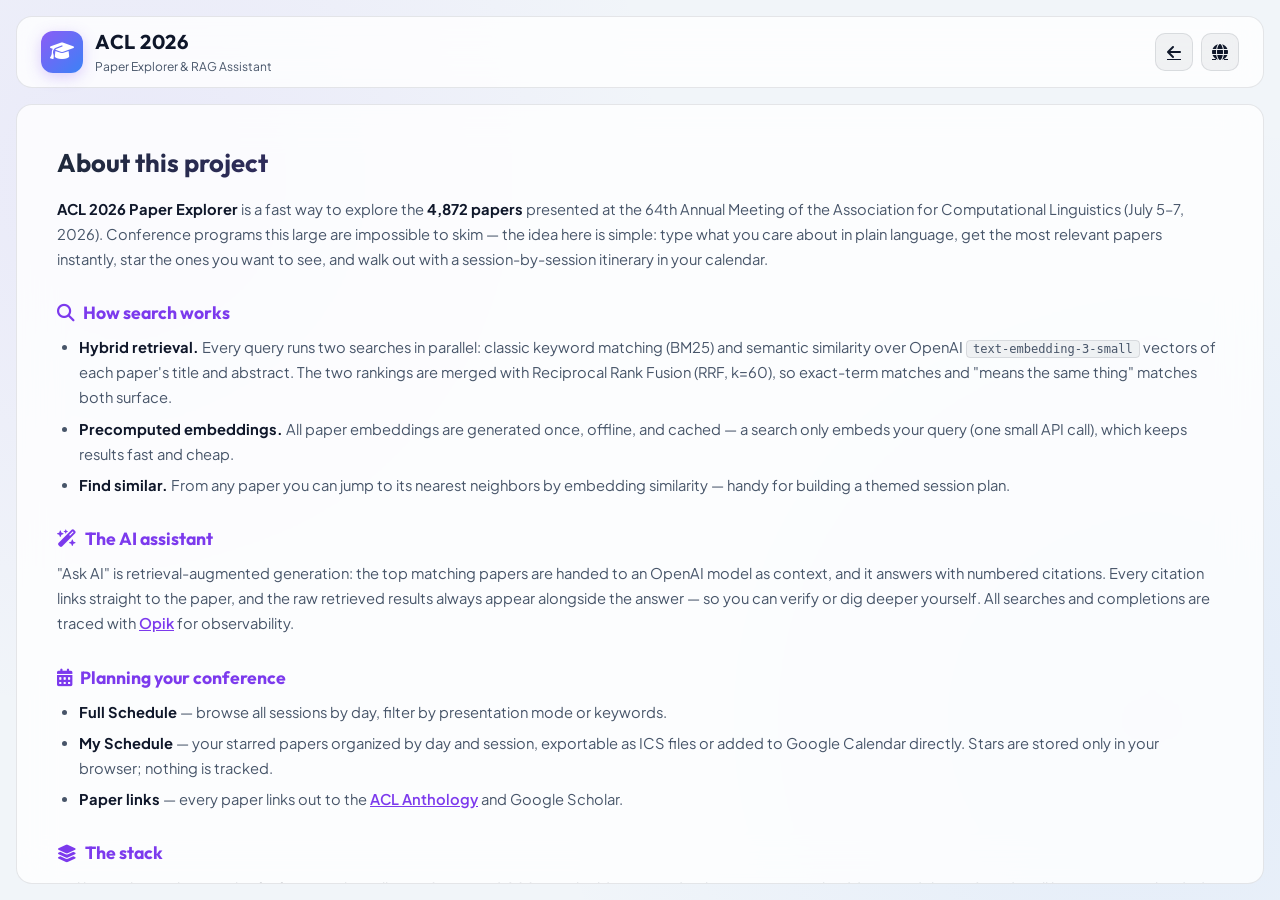
==== templates/about.html @ aa6e559f "Default to light theme, add About page, add homesite links Co-authored-by: Cursor <cursoragent@curso" ====
<!DOCTYPE html>
<html lang="en">
<head>
    <meta charset="UTF-8">
    <meta name="viewport" content="width=device-width, initial-scale=1.0">
    <title>About | ACL 2026 Paper Explorer</title>
    <!-- Google Fonts -->
    <link rel="preconnect" href="https://fonts.googleapis.com">
    <link rel="preconnect" href="https://fonts.gstatic.com" crossorigin>
    <link href="https://fonts.googleapis.com/css2?family=Outfit:wght@300;400;500;600;700&family=Plus+Jakarta+Sans:wght@300;400;500;600;700&display=swap" rel="stylesheet">
    <!-- FontAwesome for Icons -->
    <link rel="stylesheet" href="https://cdnjs.cloudflare.com/ajax/libs/font-awesome/6.4.0/css/all.min.css">
    <!-- Apply saved theme before first paint to avoid flashing -->
    <script>document.documentElement.setAttribute('data-theme', localStorage.getItem('acl2026_theme') || 'light');</script>
    <!-- Custom CSS -->
    <link rel="stylesheet" href="/static/style.css">
</head>
<body>
    <div class="glass-bg"></div>

    <div class="app-container">
        <!-- Header -->
        <header class="app-header">
            <a href="/" class="header-logo plain-link">
                <div class="logo-icon"><i class="fa-solid fa-graduation-cap"></i></div>
                <div class="logo-text">
                    <h1>ACL 2026</h1>
                    <span>Paper Explorer & RAG Assistant</span>
                </div>
            </a>
            <div class="header-actions">
                <a href="/" class="action-btn" title="Back to the app">
                    <i class="fa-solid fa-arrow-left"></i>
                </a>
                <a href="https://srikarkashyap.com" target="_blank" rel="noopener" class="action-btn" title="srikarkashyap.com">
                    <i class="fa-solid fa-globe"></i>
                </a>
            </div>
        </header>

        <!-- About Content -->
        <main class="about-content">
            <h2>About this project</h2>
            <p>
                <strong>ACL 2026 Paper Explorer</strong> is a fast way to explore the <strong>4,872 papers</strong>
                presented at the 64th Annual Meeting of the Association for Computational Linguistics (July 5&ndash;7, 2026).
                Conference programs this large are impossible to skim — the idea here is simple: type what you care about
                in plain language, get the most relevant papers instantly, star the ones you want to see, and walk out
                with a session-by-session itinerary in your calendar.
            </p>

            <h3><i class="fa-solid fa-magnifying-glass"></i> How search works</h3>
            <ul>
                <li><strong>Hybrid retrieval.</strong> Every query runs two searches in parallel: classic keyword matching
                    (BM25) and semantic similarity over OpenAI <code>text-embedding-3-small</code> vectors of each
                    paper's title and abstract. The two rankings are merged with Reciprocal Rank Fusion (RRF, k=60),
                    so exact-term matches and "means the same thing" matches both surface.</li>
                <li><strong>Precomputed embeddings.</strong> All paper embeddings are generated once, offline, and cached —
                    a search only embeds your query (one small API call), which keeps results fast and cheap.</li>
                <li><strong>Find similar.</strong> From any paper you can jump to its nearest neighbors by embedding
                    similarity — handy for building a themed session plan.</li>
            </ul>

            <h3><i class="fa-solid fa-wand-magic-sparkles"></i> The AI assistant</h3>
            <p>
                "Ask AI" is retrieval-augmented generation: the top matching papers are handed to an OpenAI model as
                context, and it answers with numbered citations. Every citation links straight to the paper, and the raw
                retrieved results always appear alongside the answer — so you can verify or dig deeper yourself.
                All searches and completions are traced with <a href="https://www.comet.com/site/products/opik/" target="_blank" rel="noopener">Opik</a>
                for observability.
            </p>

            <h3><i class="fa-solid fa-calendar-days"></i> Planning your conference</h3>
            <ul>
                <li><strong>Full Schedule</strong> — browse all sessions by day, filter by presentation mode or keywords.</li>
                <li><strong>My Schedule</strong> — your starred papers organized by day and session, exportable as ICS
                    files or added to Google Calendar directly. Stars are stored only in your browser; nothing is tracked.</li>
                <li><strong>Paper links</strong> — every paper links out to the
                    <a href="https://aclanthology.org/events/acl-2026/" target="_blank" rel="noopener">ACL Anthology</a>
                    and Google Scholar.</li>
            </ul>

            <h3><i class="fa-solid fa-layer-group"></i> The stack</h3>
            <p>
                Deliberately simple: a single <strong>Flask</strong> app with vanilla JavaScript and CSS — no build step,
                no database. Papers, embeddings, and the BM25 index all live in memory, loaded from a preprocessed cache
                at startup. It deploys as one gunicorn process behind nginx.
            </p>

            <div class="about-footer">
                Built by <a href="https://srikarkashyap.com" target="_blank" rel="noopener">Srikar Kashyap Pulipaka</a>
                &middot; Paper data from the official ACL 2026 program
            </div>
        </main>
    </div>
</body>
</html>
---- static/style.css ----
/* --- CSS Variables & Design Tokens --- */
:root {
    /* Dark theme (default) */
    --bg: #0f172a;
    --page-bg: radial-gradient(circle at 10% 20%, rgba(139, 92, 246, 0.12) 0%, transparent 40%),
               radial-gradient(circle at 90% 80%, rgba(59, 130, 246, 0.12) 0%, transparent 45%),
               #0b0f19;
    --panel-bg: rgba(30, 41, 59, 0.45);
    --surface: #1e293b;
    --overlay-bg: rgba(15, 23, 42, 0.7);
    
    --card-bg: rgba(255, 255, 255, 0.03);
    --card-bg-hover: rgba(255, 255, 255, 0.06);
    --subtle-bg: rgba(255, 255, 255, 0.05);
    --subtle-bg-hover: rgba(255, 255, 255, 0.1);
    --chip-bg: rgba(255, 255, 255, 0.04);
    --input-bg: rgba(15, 23, 42, 0.6);
    --inset-bg: rgba(15, 23, 42, 0.4);
    --inset-bg-soft: rgba(15, 23, 42, 0.2);
    
    --border-color: rgba(255, 255, 255, 0.08);
    --border-highlight: rgba(255, 255, 255, 0.15);
    
    --text-primary: #f8fafc;
    --text-secondary: #cbd5e1;
    --text-muted: #64748b;
    --faint-icon: rgba(255, 255, 255, 0.05);
    
    --primary-gradient: linear-gradient(135deg, #8b5cf6 0%, #3b82f6 100%);
    --title-gradient: linear-gradient(to right, #fff, #a78bfa);
    --accent-glow: rgba(139, 92, 246, 0.15);
    
    --color-purple: #a78bfa;
    --color-cyan: #22d3ee;
    --color-emerald: #34d399;
    --color-rose: #fb7185;
    
    --shadow-soft: 0 10px 25px rgba(0, 0, 0, 0.5);
    --shadow-modal: 0 20px 50px rgba(0, 0, 0, 0.6);
    --scrollbar-thumb: rgba(255, 255, 255, 0.08);
    --scrollbar-thumb-hover: rgba(255, 255, 255, 0.15);
    
    --font-heading: 'Outfit', sans-serif;
    --font-body: 'Plus Jakarta Sans', sans-serif;
    
    --transition-fast: 0.2s ease;
    --transition-normal: 0.3s cubic-bezier(0.4, 0, 0.2, 1);
    --border-radius: 16px;
}

/* Light theme overrides */
html[data-theme="light"] {
    --bg: #eef2f7;
    --page-bg: radial-gradient(circle at 10% 20%, rgba(139, 92, 246, 0.08) 0%, transparent 40%),
               radial-gradient(circle at 90% 80%, rgba(59, 130, 246, 0.08) 0%, transparent 45%),
               #f1f5f9;
    --panel-bg: rgba(255, 255, 255, 0.8);
    --surface: #ffffff;
    --overlay-bg: rgba(15, 23, 42, 0.4);
    
    --card-bg: rgba(15, 23, 42, 0.03);
    --card-bg-hover: rgba(139, 92, 246, 0.06);
    --subtle-bg: rgba(15, 23, 42, 0.05);
    --subtle-bg-hover: rgba(15, 23, 42, 0.1);
    --chip-bg: rgba(15, 23, 42, 0.04);
    --input-bg: #ffffff;
    --inset-bg: rgba(15, 23, 42, 0.05);
    --inset-bg-soft: rgba(15, 23, 42, 0.03);
    
    --border-color: rgba(15, 23, 42, 0.1);
    --border-highlight: rgba(15, 23, 42, 0.2);
    
    --text-primary: #0f172a;
    --text-secondary: #475569;
    --text-muted: #94a3b8;
    --faint-icon: rgba(15, 23, 42, 0.1);
    
    --title-gradient: linear-gradient(to right, #1e293b, #7c3aed);
    
    --color-purple: #7c3aed;
    --color-cyan: #0891b2;
    --color-emerald: #059669;
    --color-rose: #e11d48;
    
    --shadow-soft: 0 10px 25px rgba(15, 23, 42, 0.12);
    --shadow-modal: 0 20px 50px rgba(15, 23, 42, 0.25);
    --scrollbar-thumb: rgba(15, 23, 42, 0.15);
    --scrollbar-thumb-hover: rgba(15, 23, 42, 0.3);
}

/* --- Base & Reset --- */
* {
    margin: 0;
    padding: 0;
    box-sizing: border-box;
    -webkit-tap-highlight-color: transparent;
}

body {
    background-color: var(--bg);
    color: var(--text-primary);
    font-family: var(--font-body);
    min-height: 100vh;
    overflow-x: hidden;
    position: relative;
    transition: background-color 0.3s ease, color 0.3s ease;
}

/* --- Background Glow Blobs --- */
.glass-bg {
    position: fixed;
    top: 0;
    left: 0;
    right: 0;
    bottom: 0;
    z-index: -1;
    background: var(--page-bg);
    transition: background 0.3s ease;
}

/* --- App Container & Layout --- */
.app-container {
    max-width: 1440px;
    margin: 0 auto;
    display: flex;
    flex-direction: column;
    height: 100vh;
    padding: 16px;
}

/* --- Header Section --- */
.app-header {
    background: var(--panel-bg);
    backdrop-filter: blur(20px);
    -webkit-backdrop-filter: blur(20px);
    border: 1px solid var(--border-color);
    border-radius: var(--border-radius);
    padding: 12px 24px;
    display: flex;
    justify-content: space-between;
    align-items: center;
    margin-bottom: 16px;
    z-index: 10;
}

.header-logo {
    display: flex;
    align-items: center;
    gap: 12px;
}

.logo-icon {
    width: 42px;
    height: 42px;
    border-radius: 12px;
    background: var(--primary-gradient);
    color: #fff;
    display: flex;
    align-items: center;
    justify-content: center;
    font-size: 1.2rem;
    box-shadow: 0 4px 15px rgba(139, 92, 246, 0.3);
    flex-shrink: 0;
}

.logo-text h1 {
    font-family: var(--font-heading);
    font-size: 1.25rem;
    font-weight: 700;
    letter-spacing: 0.5px;
}

.logo-text span {
    font-size: 0.75rem;
    color: var(--text-secondary);
    font-weight: 400;
}

/* Navigation */
.app-nav {
    display: flex;
    gap: 8px;
    background: var(--inset-bg);
    padding: 4px;
    border-radius: 12px;
    border: 1px solid var(--border-color);
}

.nav-btn {
    background: transparent;
    border: none;
    color: var(--text-secondary);
    font-family: var(--font-body);
    font-size: 0.85rem;
    font-weight: 600;
    padding: 8px 16px;
    border-radius: 8px;
    cursor: pointer;
    display: flex;
    align-items: center;
    gap: 8px;
    transition: var(--transition-fast);
}

.nav-btn:hover {
    color: var(--text-primary);
    background: var(--subtle-bg);
}

.nav-btn.active {
    color: #fff;
    background: var(--primary-gradient);
    box-shadow: 0 4px 12px rgba(59, 130, 246, 0.2);
}

.badge {
    background: var(--subtle-bg-hover);
    padding: 1px 6px;
    border-radius: 12px;
    font-size: 0.7rem;
}

.nav-btn.active .badge {
    background: rgba(255, 255, 255, 0.25);
}

/* Header Actions & Settings Dropdown */
.header-actions {
    position: relative;
    display: flex;
    gap: 8px;
    align-items: center;
}

.action-btn {
    width: 38px;
    height: 38px;
    border-radius: 10px;
    background: var(--subtle-bg);
    border: 1px solid var(--border-color);
    color: var(--text-primary);
    cursor: pointer;
    display: flex;
    align-items: center;
    justify-content: center;
    transition: var(--transition-fast);
    flex-shrink: 0;
}

.action-btn:hover {
    background: var(--subtle-bg-hover);
    border-color: var(--border-highlight);
}

.settings-dropdown {
    position: absolute;
    top: calc(100% + 10px);
    right: 0;
    width: 280px;
    background: var(--surface);
    border: 1px solid var(--border-highlight);
    border-radius: 12px;
    padding: 16px;
    display: none;
    flex-direction: column;
    gap: 12px;
    z-index: 100;
    box-shadow: var(--shadow-soft);
}

.settings-dropdown.active {
    display: flex;
}

.settings-dropdown h3 {
    font-family: var(--font-heading);
    font-size: 1rem;
    border-bottom: 1px solid var(--border-color);
    padding-bottom: 8px;
}

.setting-item {
    display: flex;
    flex-direction: column;
    gap: 6px;
}

.setting-item label {
    font-size: 0.8rem;
    color: var(--text-secondary);
}

.setting-item input[type="range"] {
    width: 100%;
    cursor: pointer;
    accent-color: #8b5cf6;
}

.range-labels {
    display: flex;
    justify-content: space-between;
    font-size: 0.7rem;
    color: var(--text-muted);
}

.setting-note {
    font-size: 0.7rem;
    color: var(--text-muted);
    line-height: 1.3;
    display: flex;
    gap: 6px;
}

.setting-note i {
    font-size: 0.8rem;
    color: var(--color-purple);
}

/* --- Mobile Bottom Navigation --- */
.mobile-nav {
    position: fixed;
    bottom: 0;
    left: 0;
    right: 0;
    display: none;
    justify-content: space-around;
    gap: 4px;
    background: var(--surface);
    border-top: 1px solid var(--border-color);
    padding: 8px 10px calc(8px + env(safe-area-inset-bottom));
    z-index: 500;
    box-shadow: 0 -4px 20px rgba(0, 0, 0, 0.15);
}

.mobile-nav .nav-btn {
    flex-direction: column;
    gap: 4px;
    font-size: 0.68rem;
    padding: 6px 12px;
    flex: 1;
    max-width: 140px;
    position: relative;
}

.mobile-nav .nav-btn i {
    font-size: 1.1rem;
}

.mobile-nav .nav-btn.active {
    background: transparent;
    color: var(--color-purple);
    box-shadow: none;
}

.mobile-nav .nav-btn .badge {
    position: absolute;
    top: 0;
    right: calc(50% - 22px);
    background: var(--primary-gradient);
    color: #fff;
    font-size: 0.6rem;
    min-width: 16px;
    text-align: center;
}

/* --- Main Layout & Tabs --- */
.app-main {
    flex: 1;
    position: relative;
    overflow: hidden;
}

.tab-content {
    display: none;
    height: 100%;
}

.tab-content.active {
    display: block;
}

/* --- TAB 1: Search & Chat Grid --- */
/* Equal halves: raw results deserve as much space as the chat */
.search-layout {
    display: grid;
    grid-template-columns: 1fr 1fr;
    gap: 16px;
    height: 100%;
}

/* Left: Chat interface */
.chat-container {
    background: var(--panel-bg);
    backdrop-filter: blur(20px);
    -webkit-backdrop-filter: blur(20px);
    border: 1px solid var(--border-color);
    border-radius: var(--border-radius);
    display: flex;
    flex-direction: column;
    height: 100%;
    overflow: hidden;
    position: relative;
}

.welcome-box {
    padding: 32px;
    display: flex;
    flex-direction: column;
    justify-content: center;
    align-items: center;
    text-align: center;
    gap: 16px;
    flex: 1;
    overflow-y: auto;
}

.welcome-box h2 {
    font-family: var(--font-heading);
    font-size: 1.8rem;
    background: var(--title-gradient);
    -webkit-background-clip: text;
    background-clip: text;
    -webkit-text-fill-color: transparent;
}

.welcome-box p {
    font-size: 0.95rem;
    color: var(--text-secondary);
    max-width: 580px;
    line-height: 1.6;
}

.suggested-queries {
    margin-top: 16px;
    width: 100%;
    max-width: 500px;
}

.suggested-queries h4 {
    font-size: 0.8rem;
    color: var(--text-muted);
    text-transform: uppercase;
    letter-spacing: 1px;
    margin-bottom: 12px;
}

.suggestions-list {
    display: flex;
    flex-wrap: wrap;
    justify-content: center;
    gap: 8px;
}

.suggest-btn {
    background: var(--chip-bg);
    border: 1px solid var(--border-color);
    color: var(--text-secondary);
    padding: 8px 14px;
    border-radius: 20px;
    font-family: var(--font-body);
    font-size: 0.8rem;
    cursor: pointer;
    transition: var(--transition-fast);
}

.suggest-btn:hover {
    background: rgba(139, 92, 246, 0.1);
    border-color: rgba(139, 92, 246, 0.4);
    color: var(--text-primary);
}

/* Chat Messages */
.chat-messages {
    flex: 1;
    overflow-y: auto;
    padding: 24px;
    display: flex;
    flex-direction: column;
    gap: 20px;
    scroll-behavior: smooth;
    display: none; /* Shown only when messages present */
}

.message-wrapper {
    display: flex;
    flex-direction: column;
    max-width: 85%;
    animation: slideUp 0.3s ease;
    flex-shrink: 0;
}

.message-wrapper.user {
    align-self: flex-end;
}

.message-wrapper.assistant {
    align-self: flex-start;
}

.message-label {
    font-size: 0.75rem;
    color: var(--text-muted);
    margin-bottom: 4px;
    font-weight: 600;
}

.message-wrapper.user .message-label {
    text-align: right;
}

.message-bubble {
    padding: 16px 20px;
    border-radius: 18px;
    line-height: 1.5;
    font-size: 0.92rem;
}

.message-wrapper.user .message-bubble {
    background: var(--primary-gradient);
    color: #fff;
    border-bottom-right-radius: 4px;
}

.message-wrapper.assistant .message-bubble {
    background: var(--subtle-bg);
    border: 1px solid var(--border-color);
    border-bottom-left-radius: 4px;
    color: var(--text-primary);
}

/* RAG answer formatting in bubble */
.message-bubble h1, .message-bubble h2, .message-bubble h3 {
    font-family: var(--font-heading);
    margin: 12px 0 6px 0;
    color: var(--color-purple);
}
.message-bubble h1:first-child, .message-bubble h2:first-child, .message-bubble h3:first-child {
    margin-top: 0;
}
.message-bubble p {
    margin-bottom: 10px;
}
.message-bubble p:last-child {
    margin-bottom: 0;
}
.message-bubble ul, .message-bubble ol {
    margin-left: 20px;
    margin-bottom: 10px;
}
.message-bubble li {
    margin-bottom: 4px;
}

/* Clickable [n] citations in chat answers */
.cite-link {
    color: var(--color-purple);
    font-weight: 700;
    text-decoration: none;
    border-bottom: 1px dashed rgba(167, 139, 250, 0.5);
    cursor: pointer;
}

.cite-link:hover {
    color: var(--text-primary);
    background: rgba(139, 92, 246, 0.2);
    border-radius: 3px;
}

/* Loading/Thinking Bubble */
.typing-indicator {
    display: flex;
    gap: 4px;
    padding: 8px 12px;
}
.typing-indicator span {
    width: 6px;
    height: 6px;
    background: var(--text-muted);
    border-radius: 50%;
    animation: typing 1s infinite alternate;
}
.typing-indicator span:nth-child(2) { animation-delay: 0.2s; }
.typing-indicator span:nth-child(3) { animation-delay: 0.4s; }

/* Input Bar */
.search-bar-container {
    padding: 16px;
    background: var(--inset-bg-soft);
    border-top: 1px solid var(--border-color);
}

.input-wrapper {
    position: relative;
    display: flex;
    align-items: center;
    background: var(--input-bg);
    border: 1px solid var(--border-color);
    border-radius: 12px;
    padding: 6px;
    transition: var(--transition-fast);
}

.input-wrapper:focus-within {
    border-color: rgba(139, 92, 246, 0.6);
    box-shadow: 0 0 15px rgba(139, 92, 246, 0.1);
}

.keyboard-icon {
    position: absolute;
    left: 16px;
    color: var(--text-muted);
}

.input-wrapper input {
    flex: 1;
    min-width: 0;
    background: transparent;
    border: none;
    outline: none;
    color: var(--text-primary);
    padding: 12px 12px 12px 42px;
    font-family: var(--font-body);
    font-size: 0.95rem;
}

.search-action-btn {
    border: none;
    cursor: pointer;
    font-family: var(--font-body);
    font-weight: 600;
    font-size: 0.82rem;
    padding: 10px 16px;
    border-radius: 8px;
    display: flex;
    align-items: center;
    gap: 6px;
    margin-left: 6px;
    transition: var(--transition-fast);
    white-space: nowrap;
    flex-shrink: 0;
}

.search-only-btn {
    background: var(--subtle-bg);
    border: 1px solid var(--border-color);
    color: var(--text-primary);
}
.search-only-btn:hover {
    background: var(--subtle-bg-hover);
}

.chat-ai-btn {
    background: var(--primary-gradient);
    color: #fff;
}
.chat-ai-btn:hover {
    opacity: 0.9;
    transform: translateY(-1px);
}

/* Right: Results Sidebar */
.results-sidebar {
    background: var(--panel-bg);
    backdrop-filter: blur(20px);
    -webkit-backdrop-filter: blur(20px);
    border: 1px solid var(--border-color);
    border-radius: var(--border-radius);
    display: flex;
    flex-direction: column;
    height: 100%;
    overflow: hidden;
}

.sidebar-header {
    padding: 16px 20px;
    border-bottom: 1px solid var(--border-color);
    display: flex;
    justify-content: space-between;
    align-items: center;
    background: var(--inset-bg-soft);
}

.sidebar-header h3 {
    font-family: var(--font-heading);
    font-size: 1.05rem;
}

.results-count {
    font-size: 0.75rem;
    color: var(--text-muted);
    font-weight: 500;
}

.results-list {
    flex: 1;
    overflow-y: auto;
    padding: 16px;
    display: flex;
    flex-direction: column;
    gap: 12px;
}

.empty-results {
    display: flex;
    flex-direction: column;
    align-items: center;
    justify-content: center;
    color: var(--text-muted);
    gap: 12px;
    height: 250px;
    text-align: center;
    padding: 20px;
}

.empty-results i {
    font-size: 2.2rem;
    color: var(--faint-icon);
}

.empty-results p {
    font-size: 0.85rem;
}

/* --- Paper Cards (General) --- */
.paper-card {
    background: var(--card-bg);
    border: 1px solid var(--border-color);
    border-radius: 12px;
    padding: 14px;
    cursor: pointer;
    transition: var(--transition-fast);
    display: flex;
    flex-direction: column;
    gap: 8px;
    position: relative;
    overflow: hidden;
    flex-shrink: 0; /* Prevent collapse inside scrollable flex column */
}

.paper-card:hover {
    background: var(--card-bg-hover);
    border-color: var(--border-highlight);
    transform: translateY(-2px);
}

.card-top {
    display: flex;
    justify-content: space-between;
    align-items: flex-start;
    gap: 8px;
}

.card-num {
    font-size: 0.7rem;
    color: var(--text-muted);
    font-weight: 700;
    letter-spacing: 0.5px;
}

.mode-badge {
    font-size: 0.65rem;
    padding: 2px 8px;
    border-radius: 10px;
    font-weight: 700;
    text-transform: uppercase;
}

.mode-badge.in-person {
    background: rgba(52, 211, 153, 0.12);
    color: var(--color-emerald);
    border: 1px solid rgba(52, 211, 153, 0.25);
}

.mode-badge.virtual {
    background: rgba(34, 211, 238, 0.12);
    color: var(--color-cyan);
    border: 1px solid rgba(34, 211, 238, 0.25);
}

.mode-badge.none {
    background: rgba(251, 113, 133, 0.12);
    color: var(--color-rose);
    border: 1px solid rgba(251, 113, 133, 0.25);
}

.paper-title {
    font-family: var(--font-heading);
    font-size: 0.92rem;
    font-weight: 600;
    line-height: 1.4;
    color: var(--text-primary);
}

.paper-authors {
    font-size: 0.78rem;
    color: var(--text-secondary);
    white-space: nowrap;
    overflow: hidden;
    text-overflow: ellipsis;
}

.card-meta {
    display: flex;
    align-items: center;
    flex-wrap: wrap;
    gap: 8px 12px;
    font-size: 0.72rem;
    color: var(--text-muted);
    margin-top: 4px;
}

.card-meta span {
    display: flex;
    align-items: center;
    gap: 4px;
}

.card-meta i {
    font-size: 0.8rem;
}

.star-btn {
    background: transparent;
    border: none;
    color: var(--text-muted);
    cursor: pointer;
    font-size: 1rem;
    padding: 4px;
    transition: var(--transition-fast);
}

.star-btn:hover {
    color: var(--color-purple);
}

.star-btn.starred {
    color: #fbbf24; /* Amber star */
    animation: popStar 0.3s ease;
}

.rrf-score-tag {
    position: absolute;
    right: 12px;
    bottom: 12px;
    font-size: 0.6rem;
    background: rgba(139, 92, 246, 0.1);
    color: var(--color-purple);
    padding: 1px 4px;
    border-radius: 4px;
}

/* --- TAB 2: Schedule View --- */
.schedule-container {
    background: var(--panel-bg);
    backdrop-filter: blur(20px);
    -webkit-backdrop-filter: blur(20px);
    border: 1px solid var(--border-color);
    border-radius: var(--border-radius);
    height: 100%;
    display: flex;
    flex-direction: column;
    overflow: hidden;
}

.schedule-header {
    padding: 24px;
    border-bottom: 1px solid var(--border-color);
    display: flex;
    flex-direction: column;
    gap: 16px;
    background: var(--inset-bg-soft);
}

.schedule-header h2 {
    font-family: var(--font-heading);
    font-size: 1.5rem;
}

.schedule-header p {
    font-size: 0.9rem;
    color: var(--text-secondary);
}

.schedule-filters {
    display: flex;
    justify-content: space-between;
    align-items: center;
    flex-wrap: wrap;
    gap: 16px;
}

.day-selector {
    display: flex;
    gap: 8px;
    background: var(--inset-bg);
    padding: 4px;
    border-radius: 10px;
    border: 1px solid var(--border-color);
}

.day-btn {
    background: transparent;
    border: none;
    color: var(--text-secondary);
    padding: 6px 14px;
    border-radius: 6px;
    font-family: var(--font-body);
    font-size: 0.8rem;
    font-weight: 600;
    cursor: pointer;
    transition: var(--transition-fast);
}

.day-btn.active {
    background: var(--primary-gradient);
    color: #fff;
}

.filter-controls {
    display: flex;
    gap: 10px;
    align-items: center;
}

.search-box {
    position: relative;
    display: flex;
    align-items: center;
    background: var(--input-bg);
    border: 1px solid var(--border-color);
    border-radius: 8px;
    padding: 0 12px;
}

.search-box i {
    color: var(--text-muted);
}

.search-box input {
    background: transparent;
    border: none;
    outline: none;
    color: var(--text-primary);
    padding: 8px 8px 8px 4px;
    font-family: var(--font-body);
    font-size: 0.82rem;
    width: 180px;
}

.select-filter {
    background: var(--input-bg);
    border: 1px solid var(--border-color);
    color: var(--text-primary);
    border-radius: 8px;
    padding: 8px 12px;
    font-family: var(--font-body);
    font-size: 0.82rem;
    outline: none;
    cursor: pointer;
}

.schedule-loading {
    padding: 60px;
    text-align: center;
    font-size: 1rem;
    color: var(--text-muted);
}

.sessions-wrapper {
    flex: 1;
    overflow-y: auto;
    padding: 20px;
    display: flex;
    flex-direction: column;
    gap: 16px;
}

/* Accordion Section */
.session-accordion {
    background: var(--card-bg);
    border: 1px solid var(--border-color);
    border-radius: 12px;
    overflow: hidden;
    transition: var(--transition-fast);
    flex-shrink: 0;
}

.accordion-header {
    padding: 16px 20px;
    display: flex;
    justify-content: space-between;
    align-items: center;
    cursor: pointer;
    user-select: none;
    transition: var(--transition-fast);
    gap: 16px;
}

.accordion-header:hover {
    background: var(--subtle-bg);
}

.accordion-title-block {
    display: flex;
    flex-direction: column;
    gap: 4px;
    flex: 1;
    min-width: 0;
}

.accordion-title-block h3 {
    font-family: var(--font-heading);
    font-size: 1rem;
    font-weight: 600;
}

.accordion-sub-meta {
    display: flex;
    flex-wrap: wrap;
    gap: 6px 12px;
    font-size: 0.75rem;
    color: var(--text-muted);
}

.accordion-sub-meta span {
    display: flex;
    align-items: center;
    gap: 4px;
}

.accordion-actions {
    display: flex;
    align-items: center;
    gap: 10px;
    flex-shrink: 0;
}

.btn-ics-export {
    background: var(--subtle-bg);
    border: 1px solid var(--border-color);
    color: var(--text-secondary);
    padding: 6px 12px;
    border-radius: 6px;
    font-family: var(--font-body);
    font-size: 0.72rem;
    cursor: pointer;
    font-weight: 600;
    transition: var(--transition-fast);
    display: flex;
    align-items: center;
    gap: 5px;
    white-space: nowrap;
}

.btn-ics-export:hover {
    background: var(--primary-gradient);
    color: #fff;
    border-color: transparent;
}

.accordion-icon {
    font-size: 0.95rem;
    color: var(--text-muted);
    transition: transform var(--transition-normal);
}

.session-accordion.expanded .accordion-icon {
    transform: rotate(180deg);
}

.accordion-body {
    display: none;
    border-top: 1px solid var(--border-color);
    padding: 16px;
    background: var(--inset-bg-soft);
}

.session-accordion.expanded .accordion-body {
    display: block;
}

.accordion-papers-list {
    display: flex;
    flex-direction: column;
    gap: 8px;
}

.accordion-paper-row {
    background: var(--card-bg);
    padding: 10px 14px;
    border-radius: 8px;
    display: flex;
    justify-content: space-between;
    align-items: center;
    cursor: pointer;
    border: 1px solid transparent;
    transition: var(--transition-fast);
    flex-shrink: 0;
}

.accordion-paper-row:hover {
    border-color: var(--border-color);
    background: var(--card-bg-hover);
}

.accordion-paper-details {
    display: flex;
    flex-direction: column;
    gap: 2px;
    flex: 1;
    margin-right: 16px;
    min-width: 0;
}

.accordion-paper-details h4 {
    font-size: 0.88rem;
    color: var(--text-primary);
}

.accordion-paper-details span {
    font-size: 0.75rem;
    color: var(--text-secondary);
}

/* --- TAB 3: My Schedule (Starred) Layout --- */
.starred-container {
    background: var(--panel-bg);
    backdrop-filter: blur(20px);
    -webkit-backdrop-filter: blur(20px);
    border: 1px solid var(--border-color);
    border-radius: var(--border-radius);
    height: 100%;
    display: flex;
    flex-direction: column;
    overflow: hidden;
}

.starred-header {
    padding: 24px;
    border-bottom: 1px solid var(--border-color);
    display: flex;
    flex-direction: column;
    gap: 8px;
    background: var(--inset-bg-soft);
}

.starred-title-row {
    display: flex;
    justify-content: space-between;
    align-items: center;
}

.starred-header h2 {
    font-family: var(--font-heading);
    font-size: 1.5rem;
}

.starred-header p {
    font-size: 0.9rem;
    color: var(--text-secondary);
}

.btn-primary {
    background: var(--primary-gradient);
    border: none;
    color: #fff;
    cursor: pointer;
    font-family: var(--font-body);
    font-weight: 600;
    font-size: 0.85rem;
    padding: 10px 18px;
    border-radius: 8px;
    display: flex;
    align-items: center;
    gap: 8px;
    transition: var(--transition-fast);
}

.btn-primary:hover {
    box-shadow: 0 4px 15px rgba(139, 92, 246, 0.3);
    opacity: 0.95;
}

.starred-list {
    flex: 1;
    overflow-y: auto;
    padding: 20px;
    display: flex;
    flex-direction: column;
    gap: 12px;
}

.day-heading {
    display: flex;
    align-items: center;
    gap: 10px;
    padding: 8px 4px 2px 4px;
    flex-shrink: 0;
}

.day-heading:not(:first-child) {
    margin-top: 12px;
    border-top: 1px solid var(--border-color);
    padding-top: 18px;
}

.day-heading i {
    color: var(--color-purple);
    font-size: 1rem;
}

.day-heading h3 {
    font-family: var(--font-heading);
    font-size: 1.15rem;
    font-weight: 700;
}

.day-heading .badge {
    background: rgba(139, 92, 246, 0.15);
    color: var(--color-purple);
    font-weight: 600;
}

.empty-starred {
    display: flex;
    flex-direction: column;
    align-items: center;
    justify-content: center;
    color: var(--text-muted);
    gap: 12px;
    padding: 60px;
    text-align: center;
}

.empty-starred i {
    font-size: 3rem;
    color: var(--faint-icon);
}

.empty-starred p {
    font-size: 0.9rem;
}

/* --- Paper Modal Dialog --- */
.modal {
    position: fixed;
    top: 0;
    left: 0;
    right: 0;
    bottom: 0;
    background: var(--overlay-bg);
    backdrop-filter: blur(8px);
    -webkit-backdrop-filter: blur(8px);
    display: flex;
    align-items: center;
    justify-content: center;
    padding: 16px;
    z-index: 1000;
    opacity: 0;
    visibility: hidden;
    transition: opacity 0.3s ease, visibility 0.3s ease;
}

.modal.active {
    opacity: 1;
    visibility: visible;
}

.modal-content {
    background: var(--surface);
    border: 1px solid var(--border-highlight);
    border-radius: 20px;
    max-width: 680px;
    width: 100%;
    max-height: 85vh;
    display: flex;
    flex-direction: column;
    box-shadow: var(--shadow-modal);
    transform: translateY(20px);
    transition: transform 0.3s cubic-bezier(0.4, 0, 0.2, 1);
}

.modal.active .modal-content {
    transform: translateY(0);
}

.modal-header {
    padding: 20px 24px;
    border-bottom: 1px solid var(--border-color);
    display: flex;
    justify-content: space-between;
    align-items: center;
}

.modal-paper-id {
    font-size: 0.75rem;
    background: var(--subtle-bg);
    padding: 2px 8px;
    border-radius: 4px;
    font-weight: 700;
    color: var(--text-muted);
}

.close-modal {
    background: transparent;
    border: none;
    color: var(--text-secondary);
    font-size: 1.25rem;
    cursor: pointer;
    transition: var(--transition-fast);
}

.close-modal:hover {
    color: var(--color-rose);
}

.modal-body {
    padding: 24px;
    overflow-y: auto;
    display: flex;
    flex-direction: column;
    gap: 16px;
}

.modal-body h2 {
    font-family: var(--font-heading);
    font-size: 1.4rem;
    color: var(--text-primary);
}

.modal-authors {
    font-size: 0.9rem;
    color: var(--text-secondary);
}

.modal-metadata-grid {
    display: grid;
    grid-template-columns: repeat(3, 1fr);
    gap: 12px;
    margin-top: 10px;
}

.meta-item {
    background: var(--card-bg);
    border: 1px solid var(--border-color);
    padding: 10px 14px;
    border-radius: 8px;
    display: flex;
    align-items: center;
    gap: 12px;
}

.meta-item i {
    font-size: 1.2rem;
    color: var(--color-purple);
}

.meta-item strong {
    display: block;
    font-size: 0.65rem;
    text-transform: uppercase;
    color: var(--text-muted);
}

.meta-item span {
    font-size: 0.78rem;
    color: var(--text-primary);
    font-weight: 600;
}

.modal-abstract-section h3 {
    font-family: var(--font-heading);
    font-size: 1rem;
    margin-bottom: 8px;
    color: var(--color-purple);
}

.modal-abstract-section p {
    font-size: 0.88rem;
    color: var(--text-secondary);
    line-height: 1.6;
}

.modal-footer {
    padding: 20px 24px;
    border-top: 1px solid var(--border-color);
    display: flex;
    justify-content: flex-end;
    flex-wrap: wrap;
    gap: 8px;
}

.modal-action-btn {
    background: var(--subtle-bg);
    border: 1px solid var(--border-color);
    color: var(--text-primary);
    padding: 8px 16px;
    border-radius: 8px;
    font-family: var(--font-body);
    font-size: 0.82rem;
    cursor: pointer;
    font-weight: 600;
    transition: var(--transition-fast);
    display: flex;
    align-items: center;
    justify-content: center;
    gap: 6px;
    text-decoration: none;
}

.modal-action-btn:hover {
    background: var(--subtle-bg-hover);
    border-color: var(--border-highlight);
}

.modal-action-btn.primary-action {
    background: var(--primary-gradient);
    color: #fff;
    border: none;
}

.modal-action-btn.primary-action:hover {
    box-shadow: 0 4px 12px rgba(139, 92, 246, 0.3);
}

.calendar-dropdown-container {
    position: relative;
}

.cal-dropdown {
    position: absolute;
    bottom: calc(100% + 8px);
    right: 0;
    background: var(--surface);
    border: 1px solid var(--border-highlight);
    border-radius: 8px;
    width: 200px;
    padding: 4px;
    box-shadow: var(--shadow-soft);
    display: none;
    flex-direction: column;
    z-index: 1001;
}

.cal-dropdown.active {
    display: flex;
}

.cal-dropdown a {
    color: var(--text-secondary);
    padding: 8px 12px;
    text-decoration: none;
    font-size: 0.8rem;
    border-radius: 6px;
    display: flex;
    align-items: center;
    gap: 8px;
}

.cal-dropdown a:hover {
    background: var(--subtle-bg);
    color: var(--text-primary);
}

/* --- About Page --- */
.plain-link {
    text-decoration: none;
    color: inherit;
}

.about-content {
    flex: 1;
    overflow-y: auto;
    background: var(--panel-bg);
    backdrop-filter: blur(20px);
    -webkit-backdrop-filter: blur(20px);
    border: 1px solid var(--border-color);
    border-radius: var(--border-radius);
    padding: 36px 40px;
    line-height: 1.7;
}

.about-content h2 {
    font-family: var(--font-heading);
    font-size: 1.6rem;
    margin-bottom: 12px;
    background: var(--title-gradient);
    -webkit-background-clip: text;
    background-clip: text;
    -webkit-text-fill-color: transparent;
}

.about-content h3 {
    font-family: var(--font-heading);
    font-size: 1.1rem;
    margin: 26px 0 8px 0;
    color: var(--color-purple);
    display: flex;
    align-items: center;
    gap: 8px;
}

.about-content p,
.about-content li {
    font-size: 0.92rem;
    color: var(--text-secondary);
}

.about-content ul {
    margin: 8px 0 8px 22px;
    display: flex;
    flex-direction: column;
    gap: 6px;
}

.about-content strong {
    color: var(--text-primary);
}

.about-content a {
    color: var(--color-purple);
    font-weight: 600;
}

.about-content code {
    background: var(--subtle-bg);
    border: 1px solid var(--border-color);
    border-radius: 4px;
    padding: 1px 6px;
    font-size: 0.82em;
}

.about-footer {
    margin-top: 32px;
    padding-top: 16px;
    border-top: 1px solid var(--border-color);
    font-size: 0.82rem;
    color: var(--text-muted);
}

@media (max-width: 768px) {
    .about-content {
        padding: 20px 18px;
    }
}

/* --- Scrollbar Customization --- */
::-webkit-scrollbar {
    width: 6px;
}
::-webkit-scrollbar-track {
    background: transparent;
}
::-webkit-scrollbar-thumb {
    background: var(--scrollbar-thumb);
    border-radius: 3px;
}
::-webkit-scrollbar-thumb:hover {
    background: var(--scrollbar-thumb-hover);
}

/* --- Animations --- */
@keyframes slideUp {
    from {
        opacity: 0;
        transform: translateY(12px);
    }
    to {
        opacity: 1;
        transform: translateY(0);
    }
}

@keyframes typing {
    from { opacity: 0.2; transform: translateY(0); }
    to { opacity: 1; transform: translateY(-4px); }
}

@keyframes popStar {
    0% { transform: scale(1); }
    50% { transform: scale(1.3); }
    100% { transform: scale(1); }
}

/* --- Responsive Breakpoints --- */
@media (max-width: 1024px) {
    .app-container {
        height: auto;
        min-height: 100vh;
        overflow-y: auto;
    }
    
    .search-layout {
        grid-template-columns: 1fr;
        height: auto;
    }
    
    .chat-container {
        height: 60vh;
    }
    
    .results-sidebar {
        height: 60vh;
    }
}

/* --- Mobile: streamlined, app-like layout --- */
@media (max-width: 768px) {
    .app-container {
        padding: 10px;
        /* Room for the fixed bottom nav */
        padding-bottom: 84px;
    }
    
    /* Compact single-row header; nav moves to bottom bar */
    .app-header {
        padding: 10px 14px;
        margin-bottom: 10px;
        flex-direction: row;
        justify-content: space-between;
        align-items: center;
        gap: 10px;
    }
    
    .app-nav {
        display: none;
    }
    
    .mobile-nav {
        display: flex;
    }
    
    .logo-icon {
        width: 36px;
        height: 36px;
        font-size: 1rem;
    }
    
    .logo-text h1 {
        font-size: 1.05rem;
    }
    
    .logo-text span {
        display: none;
    }
    
    .settings-dropdown {
        right: 0;
        left: auto;
        transform: none;
        max-width: calc(100vw - 40px);
    }
    
    /* Welcome: shorter, less text */
    .welcome-box {
        padding: 20px 16px;
        gap: 12px;
    }
    
    .welcome-box h2 {
        font-size: 1.3rem;
    }
    
    .welcome-desc {
        display: none;
    }
    
    .suggested-queries {
        margin-top: 4px;
    }
    
    .suggest-btn {
        font-size: 0.75rem;
        padding: 7px 12px;
    }
    
    /* Search bar: icon-only action buttons */
    .search-bar-container {
        padding: 10px;
    }
    
    .search-action-btn .btn-label {
        display: none;
    }
    
    .search-action-btn {
        padding: 12px 14px;
    }
    
    .search-action-btn i {
        font-size: 0.95rem;
    }
    
    .input-wrapper input {
        padding: 12px 8px 12px 38px;
        font-size: 16px; /* Prevents iOS auto-zoom on focus */
    }
    
    .chat-messages {
        padding: 14px;
        gap: 14px;
    }
    
    .message-wrapper {
        max-width: 95%;
    }
    
    .message-bubble {
        padding: 12px 14px;
        font-size: 0.88rem;
    }
    
    .results-list {
        padding: 12px;
    }
    
    /* Schedule: full-width day tabs, stacked filters */
    .schedule-header {
        padding: 16px;
        gap: 12px;
    }
    
    .schedule-header h2 {
        font-size: 1.2rem;
    }
    
    .schedule-header > p {
        display: none;
    }
    
    .schedule-filters {
        flex-direction: column;
        align-items: stretch;
    }
    
    .day-selector {
        width: 100%;
    }
    
    .day-btn {
        flex: 1;
        padding: 8px 6px;
    }
    
    .filter-controls {
        flex-direction: row;
    }
    
    .search-box {
        flex: 1;
    }
    
    .search-box input {
        width: 100%;
    }
    
    .sessions-wrapper {
        padding: 12px;
        gap: 10px;
    }
    
    /* Session accordions: icon-only export, tighter */
    .accordion-header {
        padding: 12px 14px;
        gap: 10px;
    }
    
    .accordion-title-block h3 {
        font-size: 0.9rem;
    }
    
    .btn-ics-export .btn-label {
        display: none;
    }
    
    .btn-ics-export {
        padding: 8px 10px;
    }
    
    .btn-ics-export i {
        font-size: 0.85rem;
    }
    
    .accordion-body {
        padding: 10px;
    }
    
    /* My Schedule */
    .starred-header {
        padding: 16px;
    }
    
    .starred-header h2 {
        font-size: 1.2rem;
    }
    
    .starred-header > p {
        display: none;
    }
    
    .starred-title-row {
        flex-direction: column;
        align-items: stretch;
        gap: 10px;
    }
    
    .starred-list {
        padding: 12px;
    }
    
    /* Modal: bottom sheet style */
    .modal {
        padding: 0;
        align-items: flex-end;
    }
    
    .modal-content {
        max-width: 100%;
        max-height: 92vh;
        border-radius: 20px 20px 0 0;
        border-left: none;
        border-right: none;
        border-bottom: none;
    }
    
    .modal-body {
        padding: 16px;
    }
    
    .modal-body h2 {
        font-size: 1.15rem;
    }
    
    .modal-metadata-grid {
        grid-template-columns: 1fr;
        gap: 8px;
    }
    
    .modal-footer {
        padding: 12px 16px calc(12px + env(safe-area-inset-bottom));
    }
    
    .modal-action-btn {
        flex: 1 1 45%;
    }
    
    .calendar-dropdown-container {
        flex: 1 1 45%;
        display: flex;
    }
    
    .calendar-dropdown-container .modal-action-btn {
        flex: 1;
    }
}
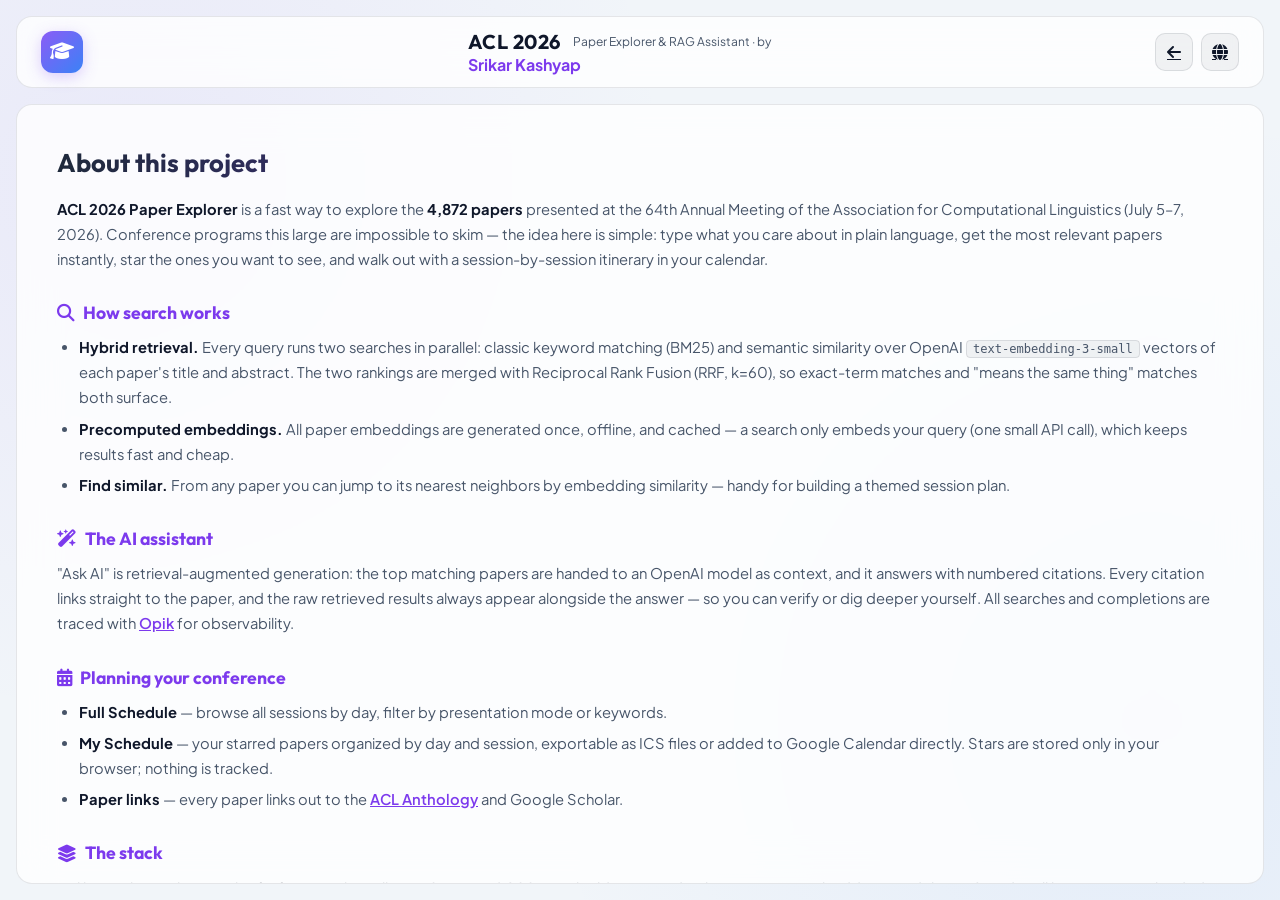
==== commit d2d74634: "Add author byline to header on home and about pages Co-authored-by: Cursor <cursoragent@cursor.com>" ====
--- a/templates/about.html
+++ b/templates/about.html
@@ -25,7 +25,7 @@
                 <div class="logo-icon"><i class="fa-solid fa-graduation-cap"></i></div>
                 <div class="logo-text">
                     <h1>ACL 2026</h1>
-                    <span>Paper Explorer & RAG Assistant</span>
+                    <span class="logo-sub"><span class="hide-mobile-inline">Paper Explorer & RAG Assistant &middot; </span>by <a href="https://srikarkashyap.com" target="_blank" rel="noopener" class="byline">Srikar Kashyap</a></span>
                 </div>
             </a>
             <div class="header-actions">
@@ -90,6 +90,7 @@
             <div class="about-footer">
                 Built by <a href="https://srikarkashyap.com" target="_blank" rel="noopener">Srikar Kashyap Pulipaka</a>
                 &middot; Paper data from the official ACL 2026 program
+                &middot; <a href="/#feedback">Send feedback or request a feature</a>
             </div>
         </main>
     </div>
--- a/static/style.css
+++ b/static/style.css
@@ -174,6 +174,16 @@
     font-size: 0.75rem;
     color: var(--text-secondary);
     font-weight: 400;
+}
+
+.byline {
+    color: var(--color-purple);
+    font-weight: 700;
+    text-decoration: none;
+}
+
+.byline:hover {
+    text-decoration: underline;
 }
 
 /* Navigation */
@@ -1462,6 +1472,67 @@
     color: var(--text-primary);
 }
 
+/* --- Feedback Modal --- */
+.feedback-modal-content {
+    max-width: 480px;
+}
+
+.feedback-sub {
+    font-size: 0.88rem;
+    color: var(--text-secondary);
+    line-height: 1.5;
+}
+
+.feedback-form {
+    display: flex;
+    flex-direction: column;
+    gap: 10px;
+    margin-top: 4px;
+}
+
+.feedback-form textarea,
+.feedback-form input {
+    background: var(--input-bg);
+    border: 1px solid var(--border-color);
+    border-radius: 8px;
+    color: var(--text-primary);
+    font-family: var(--font-body);
+    font-size: 0.88rem;
+    padding: 10px 12px;
+    outline: none;
+    resize: vertical;
+    transition: var(--transition-fast);
+}
+
+.feedback-form textarea:focus,
+.feedback-form input:focus {
+    border-color: rgba(139, 92, 246, 0.6);
+}
+
+.feedback-form .btn-primary {
+    justify-content: center;
+}
+
+.feedback-form .btn-primary:disabled {
+    opacity: 0.6;
+    cursor: not-allowed;
+}
+
+.feedback-status {
+    font-size: 0.8rem;
+    color: var(--text-muted);
+    min-height: 1.2em;
+    text-align: center;
+}
+
+.feedback-status.success {
+    color: var(--color-emerald);
+}
+
+.feedback-status.error {
+    color: var(--color-rose);
+}
+
 /* --- About Page --- */
 .plain-link {
     text-decoration: none;
@@ -1640,8 +1711,29 @@
         font-size: 1.05rem;
     }
     
-    .logo-text span {
+    /* Keep the byline visible on mobile, drop only the long descriptor */
+    .logo-text .logo-sub {
+        display: block;
+        font-size: 0.65rem;
+        white-space: nowrap;
+    }
+    
+    .hide-mobile-inline {
         display: none;
+    }
+    
+    .header-actions {
+        gap: 5px;
+    }
+    
+    .header-actions .hide-mobile {
+        display: none;
+    }
+    
+    .action-btn {
+        width: 34px;
+        height: 34px;
+        font-size: 0.85rem;
     }
     
     .settings-dropdown {
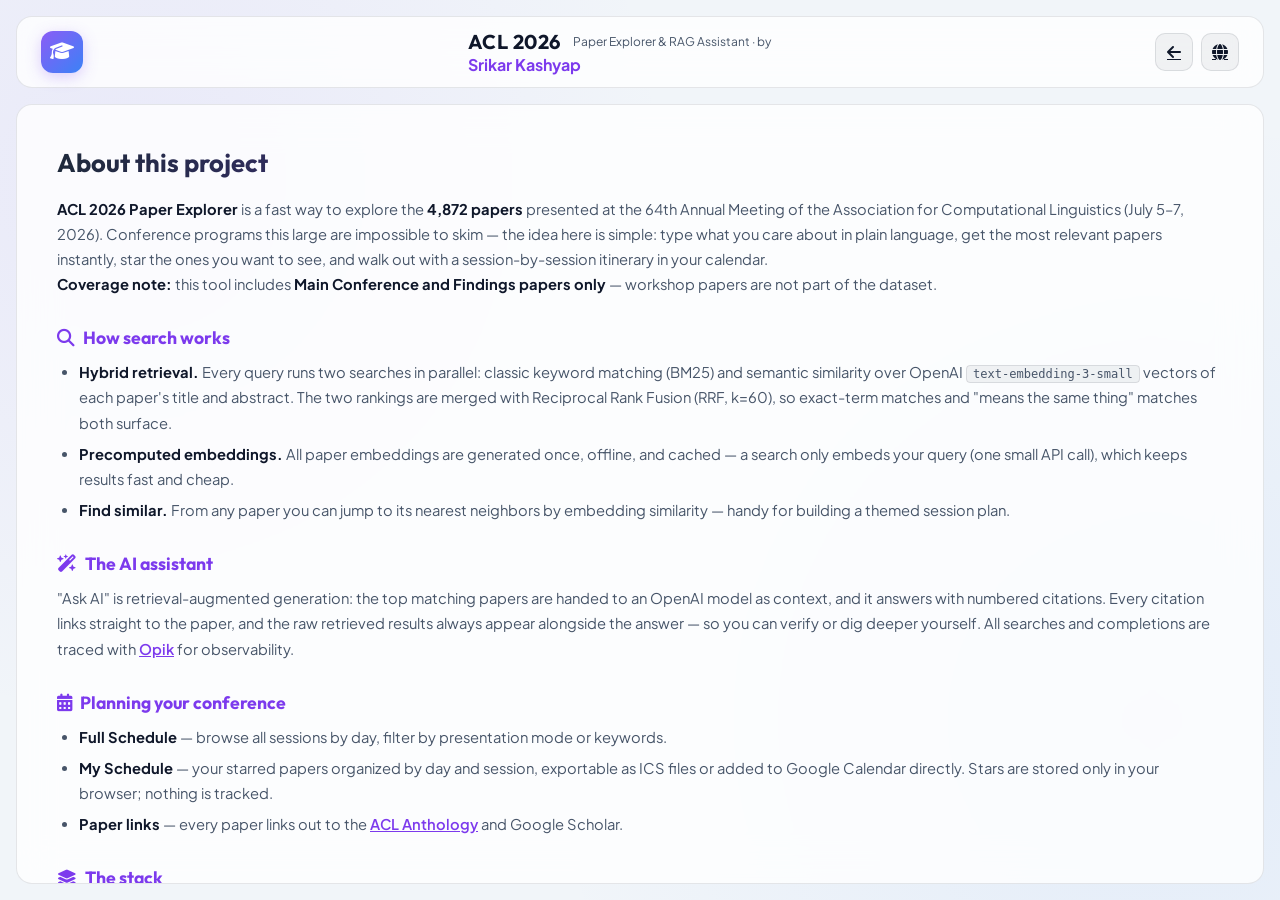
==== commit 360fc87b: "Add coverage note: Main Conference and Findings papers only, no workshops Co-authored-by: Cursor <cu" ====
--- a/templates/about.html
+++ b/templates/about.html
@@ -4,6 +4,14 @@
     <meta charset="UTF-8">
     <meta name="viewport" content="width=device-width, initial-scale=1.0">
     <title>About | ACL 2026 Paper Explorer</title>
+    <!-- PWA / Add to Home Screen -->
+    <link rel="manifest" href="/static/manifest.json">
+    <meta name="theme-color" content="#8b5cf6">
+    <meta name="apple-mobile-web-app-capable" content="yes">
+    <meta name="apple-mobile-web-app-status-bar-style" content="default">
+    <meta name="apple-mobile-web-app-title" content="ACL 2026">
+    <link rel="apple-touch-icon" href="/static/icons/apple-touch-icon.png">
+    <link rel="icon" type="image/png" sizes="32x32" href="/static/icons/favicon-32.png">
     <!-- Google Fonts -->
     <link rel="preconnect" href="https://fonts.googleapis.com">
     <link rel="preconnect" href="https://fonts.gstatic.com" crossorigin>
@@ -45,8 +53,12 @@
                 <strong>ACL 2026 Paper Explorer</strong> is a fast way to explore the <strong>4,872 papers</strong>
                 presented at the 64th Annual Meeting of the Association for Computational Linguistics (July 5&ndash;7, 2026).
                 Conference programs this large are impossible to skim — the idea here is simple: type what you care about
-                in plain language, get the most relevant papers instantly, star the ones you want to see, and walk out
+                in plain language, get the most relevant papers instantly,                 star the ones you want to see, and walk out
                 with a session-by-session itinerary in your calendar.
+            </p>
+            <p>
+                <strong>Coverage note:</strong> this tool includes <strong>Main Conference and Findings papers only</strong> —
+                workshop papers are not part of the dataset.
             </p>
 
             <h3><i class="fa-solid fa-magnifying-glass"></i> How search works</h3>
--- a/static/style.css
+++ b/static/style.css
@@ -440,6 +440,23 @@
     line-height: 1.6;
 }
 
+.coverage-note {
+    font-size: 0.78rem;
+    color: var(--text-muted);
+    display: flex;
+    align-items: center;
+    gap: 6px;
+    background: var(--subtle-bg);
+    border: 1px solid var(--border-color);
+    border-radius: 20px;
+    padding: 6px 14px;
+}
+
+.coverage-note i {
+    color: var(--color-purple);
+    font-size: 0.8rem;
+}
+
 .suggested-queries {
     margin-top: 16px;
     width: 100%;
@@ -1472,6 +1489,71 @@
     color: var(--text-primary);
 }
 
+/* --- Add to Home Screen Banner --- */
+.install-banner {
+    position: fixed;
+    left: 10px;
+    right: 10px;
+    /* Sits just above the mobile bottom nav */
+    bottom: calc(70px + env(safe-area-inset-bottom));
+    background: var(--surface);
+    border: 1px solid var(--border-highlight);
+    border-radius: 14px;
+    box-shadow: var(--shadow-soft);
+    padding: 12px 14px;
+    display: none;
+    align-items: center;
+    gap: 12px;
+    z-index: 400;
+    animation: slideUp 0.3s ease;
+}
+
+.install-banner.visible {
+    display: flex;
+}
+
+.install-banner img {
+    width: 42px;
+    height: 42px;
+    border-radius: 10px;
+    flex-shrink: 0;
+}
+
+.install-text {
+    flex: 1;
+    min-width: 0;
+    display: flex;
+    flex-direction: column;
+    gap: 2px;
+}
+
+.install-text strong {
+    font-size: 0.85rem;
+    color: var(--text-primary);
+}
+
+.install-text span {
+    font-size: 0.72rem;
+    color: var(--text-secondary);
+    line-height: 1.35;
+}
+
+.install-banner .btn-primary {
+    padding: 8px 14px;
+    font-size: 0.8rem;
+    flex-shrink: 0;
+}
+
+.install-dismiss {
+    background: transparent;
+    border: none;
+    color: var(--text-muted);
+    cursor: pointer;
+    font-size: 1rem;
+    padding: 6px;
+    flex-shrink: 0;
+}
+
 /* --- Feedback Modal --- */
 .feedback-modal-content {
     max-width: 480px;
